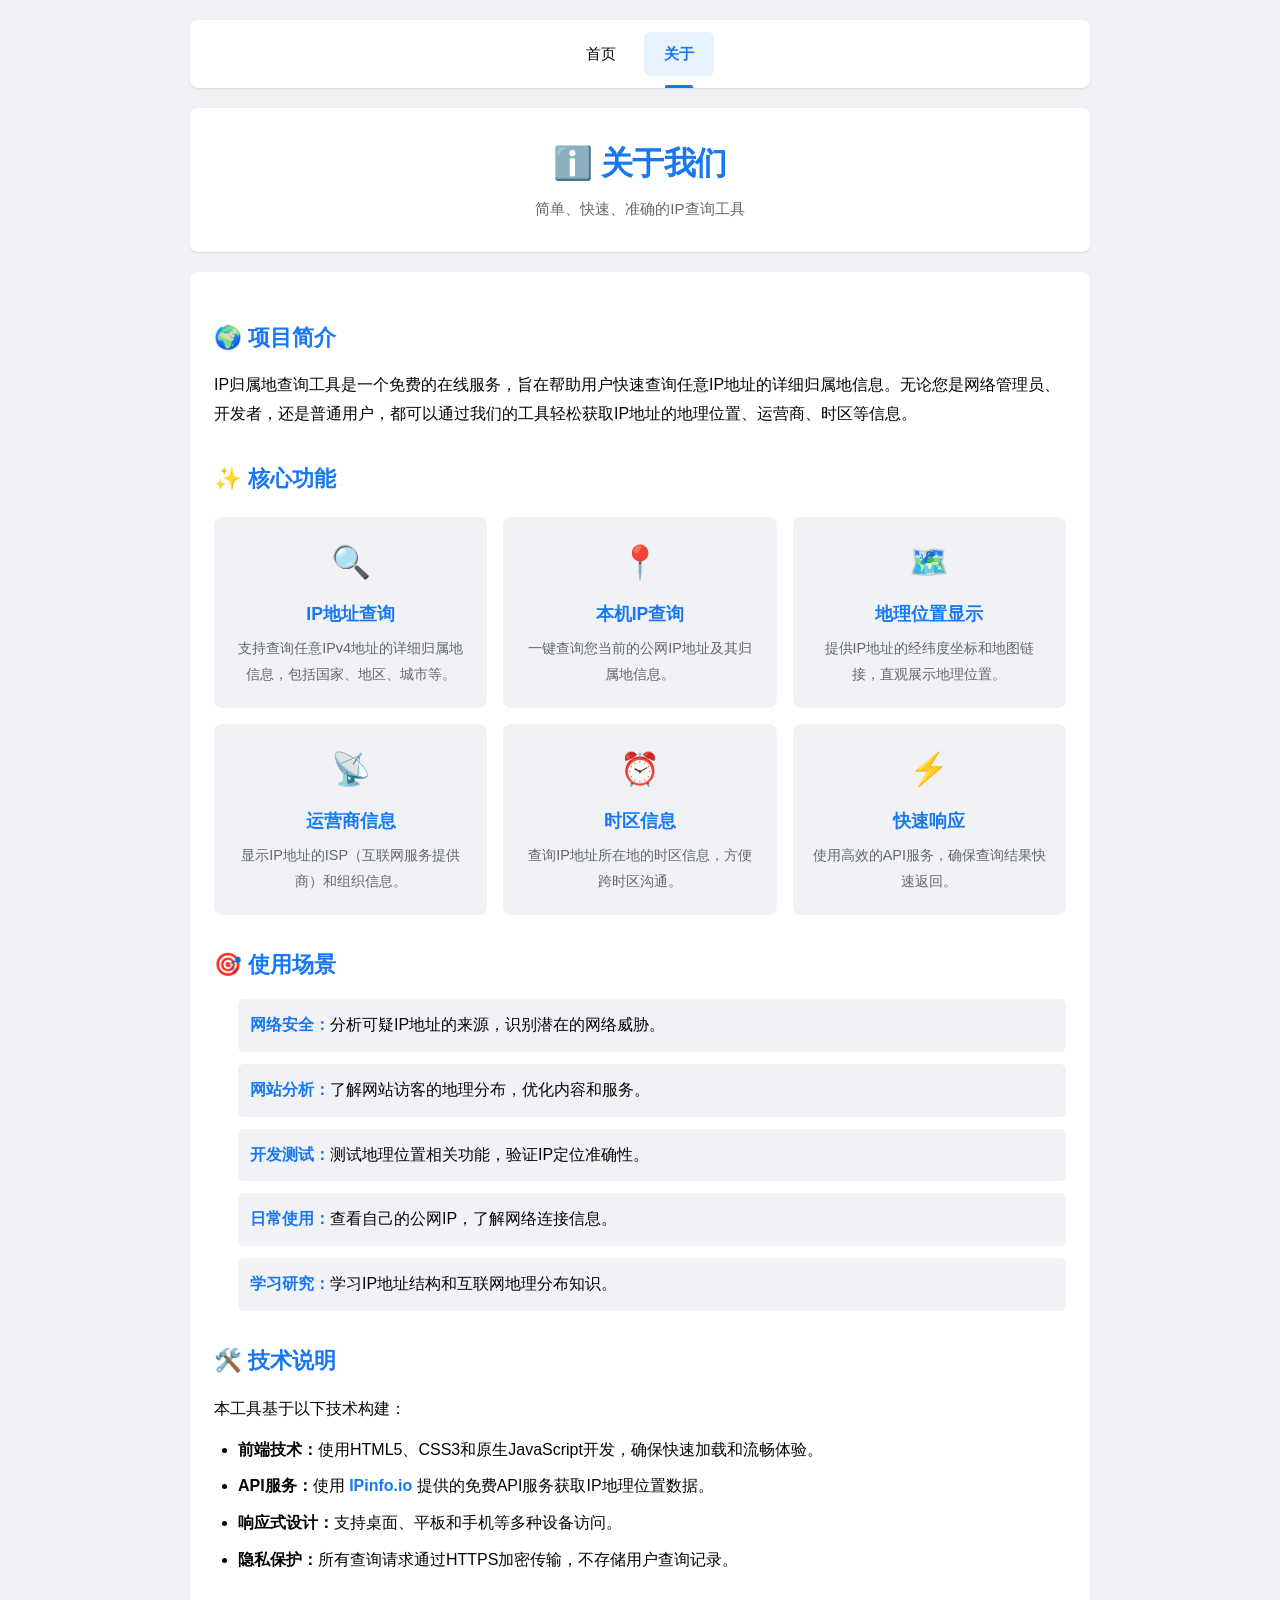
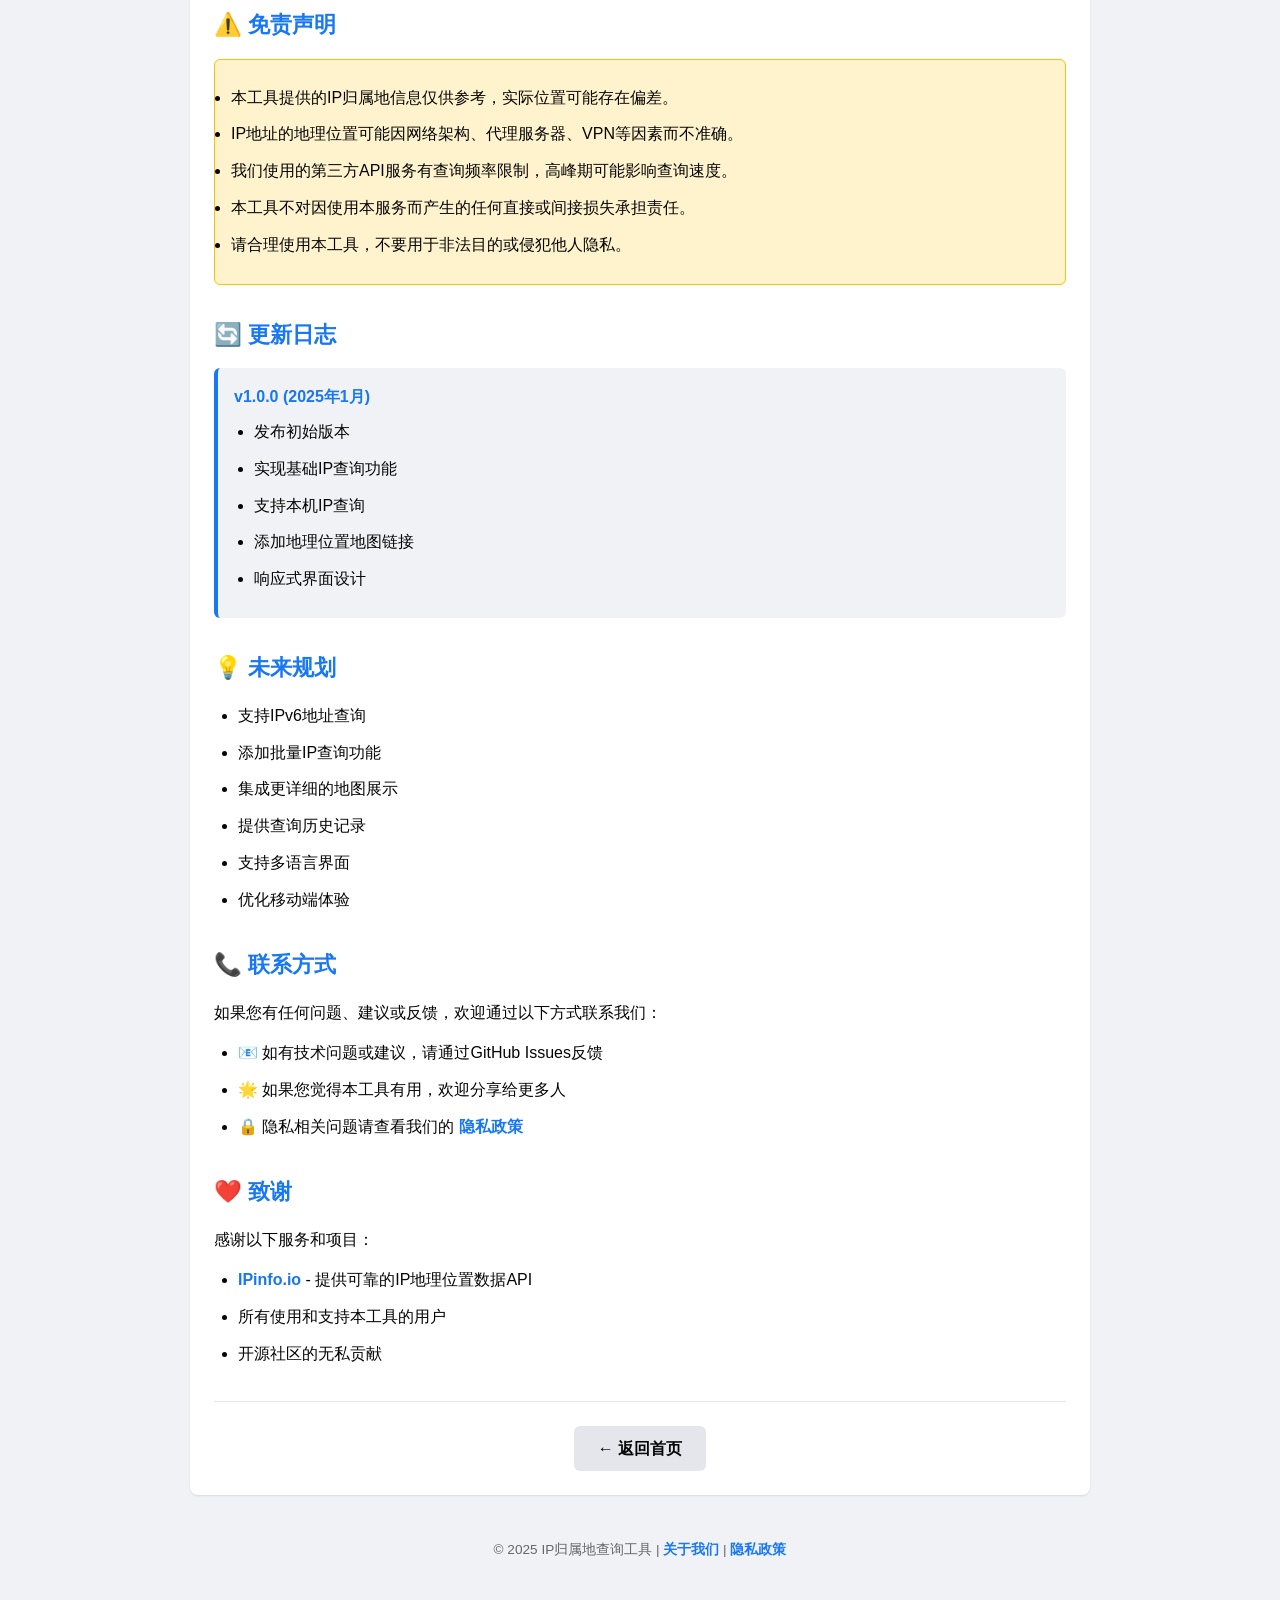
==== about.html @ 1e576923 "fx" ====
<!DOCTYPE html>
<html lang="zh-CN">
<head>
    <meta charset="UTF-8">
    <meta name="viewport" content="width=device-width, initial-scale=1.0">
    <title>关于我们 - IP归属地查询工具</title>
    <meta name="description" content="了解IP归属地查询工具，一个免费、快速、准确的IP地址查询服务。">
    <link rel="stylesheet" href="css/style.css">
</head>
<body>
    <div class="container">
        <nav class="top-nav">
            <ul>
                <li><a href="index.html">首页</a></li>
                <li><a href="about.html" class="active">关于</a></li>
            </ul>
        </nav>

        <header>
            <h1>ℹ️ 关于我们</h1>
            <p class="subtitle">简单、快速、准确的IP查询工具</p>
        </header>

        <div class="content-section">
            <div class="about-section">
                <h2>🌍 项目简介</h2>
                <p>IP归属地查询工具是一个免费的在线服务，旨在帮助用户快速查询任意IP地址的详细归属地信息。无论您是网络管理员、开发者，还是普通用户，都可以通过我们的工具轻松获取IP地址的地理位置、运营商、时区等信息。</p>
            </div>

            <div class="about-section">
                <h2>✨ 核心功能</h2>
                <div class="features-grid">
                    <div class="feature-item">
                        <div class="feature-icon">🔍</div>
                        <h3>IP地址查询</h3>
                        <p>支持查询任意IPv4地址的详细归属地信息，包括国家、地区、城市等。</p>
                    </div>
                    <div class="feature-item">
                        <div class="feature-icon">📍</div>
                        <h3>本机IP查询</h3>
                        <p>一键查询您当前的公网IP地址及其归属地信息。</p>
                    </div>
                    <div class="feature-item">
                        <div class="feature-icon">🗺️</div>
                        <h3>地理位置显示</h3>
                        <p>提供IP地址的经纬度坐标和地图链接，直观展示地理位置。</p>
                    </div>
                    <div class="feature-item">
                        <div class="feature-icon">📡</div>
                        <h3>运营商信息</h3>
                        <p>显示IP地址的ISP（互联网服务提供商）和组织信息。</p>
                    </div>
                    <div class="feature-item">
                        <div class="feature-icon">⏰</div>
                        <h3>时区信息</h3>
                        <p>查询IP地址所在地的时区信息，方便跨时区沟通。</p>
                    </div>
                    <div class="feature-item">
                        <div class="feature-icon">⚡</div>
                        <h3>快速响应</h3>
                        <p>使用高效的API服务，确保查询结果快速返回。</p>
                    </div>
                </div>
            </div>

            <div class="about-section">
                <h2>🎯 使用场景</h2>
                <ul class="use-cases">
                    <li><strong>网络安全：</strong>分析可疑IP地址的来源，识别潜在的网络威胁。</li>
                    <li><strong>网站分析：</strong>了解网站访客的地理分布，优化内容和服务。</li>
                    <li><strong>开发测试：</strong>测试地理位置相关功能，验证IP定位准确性。</li>
                    <li><strong>日常使用：</strong>查看自己的公网IP，了解网络连接信息。</li>
                    <li><strong>学习研究：</strong>学习IP地址结构和互联网地理分布知识。</li>
                </ul>
            </div>

            <div class="about-section">
                <h2>🛠️ 技术说明</h2>
                <p>本工具基于以下技术构建：</p>
                <ul>
                    <li><strong>前端技术：</strong>使用HTML5、CSS3和原生JavaScript开发，确保快速加载和流畅体验。</li>
                    <li><strong>API服务：</strong>使用 <a href="https://ipinfo.io" target="_blank">IPinfo.io</a> 提供的免费API服务获取IP地理位置数据。</li>
                    <li><strong>响应式设计：</strong>支持桌面、平板和手机等多种设备访问。</li>
                    <li><strong>隐私保护：</strong>所有查询请求通过HTTPS加密传输，不存储用户查询记录。</li>
                </ul>
            </div>

            <div class="about-section">
                <h2>⚠️ 免责声明</h2>
                <div class="disclaimer">
                    <ul>
                        <li>本工具提供的IP归属地信息仅供参考，实际位置可能存在偏差。</li>
                        <li>IP地址的地理位置可能因网络架构、代理服务器、VPN等因素而不准确。</li>
                        <li>我们使用的第三方API服务有查询频率限制，高峰期可能影响查询速度。</li>
                        <li>本工具不对因使用本服务而产生的任何直接或间接损失承担责任。</li>
                        <li>请合理使用本工具，不要用于非法目的或侵犯他人隐私。</li>
                    </ul>
                </div>
            </div>

            <div class="about-section">
                <h2>🔄 更新日志</h2>
                <div class="changelog">
                    <div class="changelog-item">
                        <h4>v1.0.0 (2025年1月)</h4>
                        <ul>
                            <li>发布初始版本</li>
                            <li>实现基础IP查询功能</li>
                            <li>支持本机IP查询</li>
                            <li>添加地理位置地图链接</li>
                            <li>响应式界面设计</li>
                        </ul>
                    </div>
                </div>
            </div>

            <div class="about-section">
                <h2>💡 未来规划</h2>
                <ul>
                    <li>支持IPv6地址查询</li>
                    <li>添加批量IP查询功能</li>
                    <li>集成更详细的地图展示</li>
                    <li>提供查询历史记录</li>
                    <li>支持多语言界面</li>
                    <li>优化移动端体验</li>
                </ul>
            </div>

            <div class="about-section">
                <h2>📞 联系方式</h2>
                <p>如果您有任何问题、建议或反馈，欢迎通过以下方式联系我们：</p>
                <ul>
                    <li>📧 如有技术问题或建议，请通过GitHub Issues反馈</li>
                    <li>🌟 如果您觉得本工具有用，欢迎分享给更多人</li>
                    <li>🔒 隐私相关问题请查看我们的 <a href="privacy.html">隐私政策</a></li>
                </ul>
            </div>

            <div class="about-section">
                <h2>❤️ 致谢</h2>
                <p>感谢以下服务和项目：</p>
                <ul>
                    <li><a href="https://ipinfo.io" target="_blank">IPinfo.io</a> - 提供可靠的IP地理位置数据API</li>
                    <li>所有使用和支持本工具的用户</li>
                    <li>开源社区的无私贡献</li>
                </ul>
            </div>

            <div class="back-link">
                <a href="index.html">← 返回首页</a>
            </div>
        </div>

        <footer>
            <p>© 2025 IP归属地查询工具 | <a href="about.html">关于我们</a> | <a href="privacy.html">隐私政策</a></p>
        </footer>
    </div>
</body>
</html>
---- css/style.css ----
* {
    margin: 0;
    padding: 0;
    box-sizing: border-box;
}

body {
    font-family: -apple-system, BlinkMacSystemFont, 'Segoe UI', Helvetica, Arial, sans-serif;
    background: #f0f2f5;
    min-height: 100vh;
    padding: 20px;
    line-height: 1.6;
}

.container {
    max-width: 900px;
    margin: 0 auto;
}

/* 顶部导航样式 */
.top-nav {
    background: white;
    border-radius: 8px;
    box-shadow: 0 1px 2px rgba(0, 0, 0, 0.1);
    margin-bottom: 20px;
    padding: 12px 24px;
}

.top-nav ul {
    list-style: none;
    display: flex;
    gap: 8px;
    justify-content: center;
    align-items: center;
}

.top-nav li {
    margin: 0;
}

.top-nav a {
    display: block;
    padding: 10px 20px;
    color: #050505;
    text-decoration: none;
    font-size: 15px;
    font-weight: 500;
    border-radius: 6px;
    transition: all 0.2s;
    position: relative;
}

.top-nav a:hover {
    background: #f0f2f5;
    color: #1877f2;
}

.top-nav a.active {
    background: #e7f3ff;
    color: #1877f2;
    font-weight: 600;
}

.top-nav a.active::after {
    content: '';
    position: absolute;
    bottom: -12px;
    left: 50%;
    transform: translateX(-50%);
    width: 40%;
    height: 3px;
    background: #1877f2;
    border-radius: 2px 2px 0 0;
}

/* 头部样式 */
header {
    text-align: center;
    background: white;
    padding: 30px 20px;
    margin-bottom: 20px;
    border-radius: 8px;
    box-shadow: 0 1px 2px rgba(0, 0, 0, 0.1);
}

header h1 {
    font-size: 2em;
    color: #1877f2;
    margin-bottom: 8px;
    font-weight: 600;
    letter-spacing: -0.5px;
}

.subtitle {
    font-size: 0.95em;
    color: #65676b;
    font-weight: 400;
}

/* 搜索区域 */
.search-section {
    background: white;
    border-radius: 8px;
    padding: 24px;
    box-shadow: 0 1px 2px rgba(0, 0, 0, 0.1);
    margin-bottom: 20px;
}

.search-box {
    display: flex;
    gap: 10px;
    margin-bottom: 16px;
}

#ipInput {
    flex: 1;
    padding: 10px 12px;
    font-size: 15px;
    border: 1px solid #dddfe2;
    border-radius: 6px;
    outline: none;
    transition: all 0.2s;
    background: #f0f2f5;
    color: #050505;
}

#ipInput:focus {
    background: white;
    border-color: #1877f2;
    box-shadow: 0 0 0 2px rgba(24, 119, 242, 0.1);
}

#ipInput::placeholder {
    color: #8a8d91;
}

button {
    padding: 8px 16px;
    font-size: 14px;
    font-weight: 600;
    background: #1877f2;
    color: white;
    border: none;
    border-radius: 6px;
    cursor: pointer;
    transition: all 0.2s;
    display: flex;
    align-items: center;
    gap: 6px;
    white-space: nowrap;
}

button:hover {
    background: #166fe5;
}

button:active {
    background: #1564d6;
    transform: scale(0.98);
}

.btn-icon {
    font-size: 1em;
}

.quick-actions {
    display: flex;
    justify-content: center;
}

.btn-secondary {
    background: #e4e6eb;
    color: #050505;
}

.btn-secondary:hover {
    background: #d8dadf;
}

.btn-secondary:active {
    background: #ced0d4;
}

/* 加载动画 */
.loading {
    background: white;
    border-radius: 8px;
    padding: 32px;
    text-align: center;
    box-shadow: 0 1px 2px rgba(0, 0, 0, 0.1);
    margin-bottom: 20px;
}

.loading p {
    color: #1877f2;
}

.spinner {
    width: 40px;
    height: 40px;
    margin: 0 auto 16px;
    border: 3px solid #e4e6eb;
    border-top: 3px solid #1877f2;
    border-radius: 50%;
    animation: spin 0.8s linear infinite;
}

@keyframes spin {
    0% { transform: rotate(0deg); }
    100% { transform: rotate(360deg); }
}

/* 错误提示 */
.error {
    background: #ffebe9;
    border: 1px solid #f02849;
    color: #c41c00;
    padding: 12px 16px;
    border-radius: 6px;
    margin-bottom: 20px;
    text-align: center;
    font-size: 0.9em;
}

/* IP信息显示 */
.ip-info {
    background: white;
    border-radius: 8px;
    padding: 24px;
    box-shadow: 0 1px 2px rgba(0, 0, 0, 0.1);
    margin-bottom: 20px;
    animation: fadeIn 0.3s;
}

@keyframes fadeIn {
    from {
        opacity: 0;
        transform: translateY(10px);
    }
    to {
        opacity: 1;
        transform: translateY(0);
    }
}

.info-header {
    display: flex;
    align-items: center;
    justify-content: space-between;
    margin-bottom: 24px;
    padding-bottom: 16px;
    border-bottom: 1px solid #e4e6eb;
}

.info-header h2 {
    color: #050505;
    font-size: 1.6em;
    font-weight: 600;
}

.ip-type {
    padding: 6px 12px;
    background: #e7f3ff;
    color: #1877f2;
    border-radius: 6px;
    font-size: 0.85em;
    font-weight: 600;
}

.info-grid {
    display: grid;
    grid-template-columns: repeat(auto-fit, minmax(250px, 1fr));
    gap: 16px;
    margin-bottom: 24px;
}

.info-item {
    padding: 16px;
    background: #f0f2f5;
    border-radius: 8px;
    display: flex;
    flex-direction: column;
    gap: 8px;
    transition: all 0.2s;
}

.info-item:hover {
    background: #e4e6eb;
}

.info-label {
    font-size: 0.85em;
    color: #65676b;
    font-weight: 600;
}

.info-value {
    font-size: 1em;
    color: #050505;
    font-weight: 500;
    word-break: break-all;
}

/* 地图容器 */
.map-container {
    margin-top: 24px;
    padding-top: 24px;
    border-top: 1px solid #e4e6eb;
}

.map-container h3 {
    color: #050505;
    margin-bottom: 12px;
    font-size: 1.2em;
    font-weight: 600;
}

.map-link {
    padding: 12px;
    background: #f0f2f5;
    border-radius: 6px;
    font-size: 0.9em;
}

.map-link p {
    color: #65676b;
    margin-bottom: 8px;
}

.map-link a {
    color: #1877f2;
    text-decoration: none;
    font-weight: 600;
}

.map-link a:hover {
    text-decoration: underline;
}

/* 使用说明 */
.instructions {
    background: white;
    border-radius: 8px;
    padding: 24px;
    box-shadow: 0 1px 2px rgba(0, 0, 0, 0.1);
    margin-bottom: 20px;
}

.instructions h3 {
    color: #1877f2;
    margin-bottom: 16px;
    font-size: 1.3em;
    font-weight: 600;
}

.instructions ul {
    list-style-position: inside;
    margin-bottom: 16px;
    color: #65676b;
    font-size: 0.9em;
    line-height: 1.8;
}

.instructions li {
    padding: 4px 0;
    color: #050505;
}

.api-notice {
    background: #fff3cd;
    border: 1px solid #ffc107;
    padding: 12px;
    border-radius: 6px;
    font-size: 0.9em;
    color: #856404;
}

.api-notice strong {
    color: #050505;
}

.api-notice a {
    color: #1877f2;
    text-decoration: none;
    font-weight: 600;
}

.api-notice a:hover {
    text-decoration: underline;
}

/* 页脚 */
footer {
    text-align: center;
    padding: 20px 0;
    color: #65676b;
    font-size: 0.85em;
}

footer p {
    margin: 4px 0;
}

footer a {
    color: #1877f2;
    text-decoration: none;
    font-weight: 600;
}

footer a:hover {
    text-decoration: underline;
}

/* 内容页面样式 (关于页面和隐私政策页面) */
.content-section {
    background: white;
    border-radius: 8px;
    padding: 24px;
    box-shadow: 0 1px 2px rgba(0, 0, 0, 0.1);
    margin-bottom: 20px;
}

.content-section p {
    color: #050505;
    margin-bottom: 12px;
    line-height: 1.8;
}

.content-section h2 {
    color: #1877f2;
    margin: 24px 0 16px 0;
    font-size: 1.4em;
    font-weight: 600;
}

.content-section h3 {
    color: #050505;
    margin: 16px 0 12px 0;
    font-size: 1.1em;
    font-weight: 600;
}

.content-section h4 {
    color: #050505;
    margin: 12px 0 8px 0;
    font-size: 1em;
    font-weight: 600;
}

.content-section ul {
    margin: 12px 0 16px 24px;
    line-height: 1.8;
}

.content-section li {
    color: #050505;
    margin: 8px 0;
}

.content-section a {
    color: #1877f2;
    text-decoration: none;
    font-weight: 600;
}

.content-section a:hover {
    text-decoration: underline;
}

.policy-section,
.about-section {
    margin-bottom: 32px;
}

.last-updated {
    color: #65676b;
    font-size: 0.9em;
    margin-bottom: 24px;
    padding: 12px;
    background: #f0f2f5;
    border-radius: 6px;
}

.policy-notice,
.disclaimer {
    background: #fff3cd;
    border: 1px solid #ffc107;
    padding: 16px;
    border-radius: 6px;
    margin: 16px 0;
}

.policy-notice p,
.disclaimer ul {
    color: #856404;
    margin: 0;
}

.policy-notice strong {
    color: #050505;
}

.back-link {
    margin-top: 32px;
    padding-top: 24px;
    border-top: 1px solid #e4e6eb;
    text-align: center;
}

.back-link a {
    display: inline-block;
    padding: 10px 24px;
    background: #e4e6eb;
    color: #050505;
    text-decoration: none;
    border-radius: 6px;
    font-weight: 600;
    transition: all 0.2s;
}

.back-link a:hover {
    background: #d8dadf;
}

/* 功能网格 */
.features-grid {
    display: grid;
    grid-template-columns: repeat(auto-fit, minmax(250px, 1fr));
    gap: 16px;
    margin: 20px 0;
}

.feature-item {
    padding: 20px;
    background: #f0f2f5;
    border-radius: 8px;
    text-align: center;
    transition: all 0.2s;
}

.feature-item:hover {
    background: #e4e6eb;
    transform: translateY(-2px);
    box-shadow: 0 2px 4px rgba(0, 0, 0, 0.1);
}

.feature-icon {
    font-size: 2em;
    margin-bottom: 12px;
}

.feature-item h3 {
    color: #1877f2;
    font-size: 1.1em;
    margin: 12px 0 8px 0;
}

.feature-item p {
    color: #65676b;
    font-size: 0.9em;
    margin: 0;
}

/* 使用场景列表 */
.use-cases {
    list-style: none;
    margin: 16px 0;
    padding: 0;
}

.use-cases li {
    padding: 12px;
    background: #f0f2f5;
    border-radius: 6px;
    margin-bottom: 12px;
}

.use-cases strong {
    color: #1877f2;
}

/* 更新日志 */
.changelog {
    margin: 16px 0;
}

.changelog-item {
    padding: 16px;
    background: #f0f2f5;
    border-radius: 6px;
    margin-bottom: 16px;
    border-left: 4px solid #1877f2;
}

.changelog-item h4 {
    color: #1877f2;
    margin-top: 0;
}

.changelog-item ul {
    margin: 8px 0 0 20px;
}

/* 响应式设计 */
@media (max-width: 768px) {
    body {
        padding: 12px;
    }

    /* 导航移动端适配 */
    .top-nav {
        padding: 10px 16px;
    }

    .top-nav ul {
        gap: 6px;
    }

    .top-nav a {
        padding: 8px 16px;
        font-size: 14px;
    }

    .top-nav a.active::after {
        width: 60%;
        height: 2px;
    }

    header {
        padding: 20px 16px;
    }

    header h1 {
        font-size: 1.6em;
    }

    .search-section {
        padding: 16px;
    }

    .search-box {
        flex-direction: column;
    }

    button {
        width: 100%;
        justify-content: center;
    }

    .info-grid {
        grid-template-columns: 1fr;
    }

    .info-header {
        flex-direction: column;
        gap: 12px;
        text-align: center;
    }

    .instructions {
        padding: 16px;
    }

    /* 内容页面移动端优化 */
    .content-section {
        padding: 16px;
    }

    .content-section h2 {
        font-size: 1.2em;
    }

    .features-grid {
        grid-template-columns: 1fr;
    }

    .feature-item {
        padding: 16px;
    }
}

@media (max-width: 480px) {
    /* 小屏幕导航优化 */
    .top-nav {
        padding: 8px 12px;
    }

    .top-nav ul {
        gap: 4px;
        flex-wrap: wrap;
    }

    .top-nav a {
        padding: 6px 14px;
        font-size: 13px;
    }

    header h1 {
        font-size: 1.4em;
    }

    .subtitle {
        font-size: 0.85em;
    }

    .info-header h2 {
        font-size: 1.3em;
    }

    /* 小屏幕内容页面优化 */
    .content-section {
        padding: 12px;
    }

    .content-section h2 {
        font-size: 1.1em;
    }

    .content-section ul {
        margin-left: 16px;
    }

    .back-link a {
        padding: 8px 20px;
        font-size: 14px;
    }
}
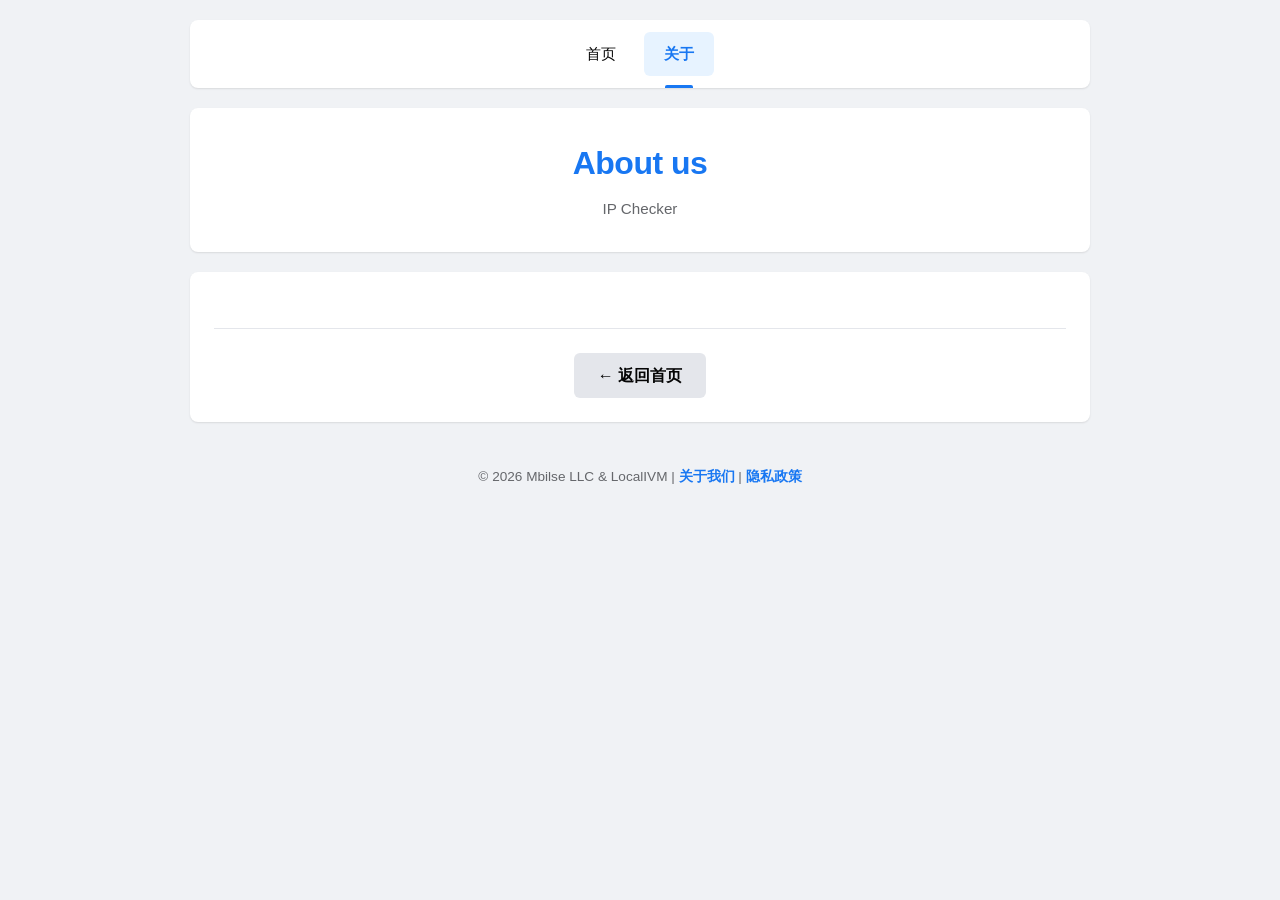
==== commit 2fc30c06: "Update about.html" ====
--- a/about.html
+++ b/about.html
@@ -3,8 +3,8 @@
 <head>
     <meta charset="UTF-8">
     <meta name="viewport" content="width=device-width, initial-scale=1.0">
-    <title>关于我们 - IP归属地查询工具</title>
-    <meta name="description" content="了解IP归属地查询工具，一个免费、快速、准确的IP地址查询服务。">
+    <title>About</title>
+    
     <link rel="stylesheet" href="css/style.css">
 </head>
 <body>
@@ -17,134 +17,13 @@
         </nav>
 
         <header>
-            <h1>ℹ️ 关于我们</h1>
-            <p class="subtitle">简单、快速、准确的IP查询工具</p>
+            <h1>About us</h1>
+            <p class="subtitle">IP Checker</p>
         </header>
 
         <div class="content-section">
-            <div class="about-section">
-                <h2>🌍 项目简介</h2>
-                <p>IP归属地查询工具是一个免费的在线服务，旨在帮助用户快速查询任意IP地址的详细归属地信息。无论您是网络管理员、开发者，还是普通用户，都可以通过我们的工具轻松获取IP地址的地理位置、运营商、时区等信息。</p>
-            </div>
-
-            <div class="about-section">
-                <h2>✨ 核心功能</h2>
-                <div class="features-grid">
-                    <div class="feature-item">
-                        <div class="feature-icon">🔍</div>
-                        <h3>IP地址查询</h3>
-                        <p>支持查询任意IPv4地址的详细归属地信息，包括国家、地区、城市等。</p>
-                    </div>
-                    <div class="feature-item">
-                        <div class="feature-icon">📍</div>
-                        <h3>本机IP查询</h3>
-                        <p>一键查询您当前的公网IP地址及其归属地信息。</p>
-                    </div>
-                    <div class="feature-item">
-                        <div class="feature-icon">🗺️</div>
-                        <h3>地理位置显示</h3>
-                        <p>提供IP地址的经纬度坐标和地图链接，直观展示地理位置。</p>
-                    </div>
-                    <div class="feature-item">
-                        <div class="feature-icon">📡</div>
-                        <h3>运营商信息</h3>
-                        <p>显示IP地址的ISP（互联网服务提供商）和组织信息。</p>
-                    </div>
-                    <div class="feature-item">
-                        <div class="feature-icon">⏰</div>
-                        <h3>时区信息</h3>
-                        <p>查询IP地址所在地的时区信息，方便跨时区沟通。</p>
-                    </div>
-                    <div class="feature-item">
-                        <div class="feature-icon">⚡</div>
-                        <h3>快速响应</h3>
-                        <p>使用高效的API服务，确保查询结果快速返回。</p>
-                    </div>
-                </div>
-            </div>
-
-            <div class="about-section">
-                <h2>🎯 使用场景</h2>
-                <ul class="use-cases">
-                    <li><strong>网络安全：</strong>分析可疑IP地址的来源，识别潜在的网络威胁。</li>
-                    <li><strong>网站分析：</strong>了解网站访客的地理分布，优化内容和服务。</li>
-                    <li><strong>开发测试：</strong>测试地理位置相关功能，验证IP定位准确性。</li>
-                    <li><strong>日常使用：</strong>查看自己的公网IP，了解网络连接信息。</li>
-                    <li><strong>学习研究：</strong>学习IP地址结构和互联网地理分布知识。</li>
-                </ul>
-            </div>
-
-            <div class="about-section">
-                <h2>🛠️ 技术说明</h2>
-                <p>本工具基于以下技术构建：</p>
-                <ul>
-                    <li><strong>前端技术：</strong>使用HTML5、CSS3和原生JavaScript开发，确保快速加载和流畅体验。</li>
-                    <li><strong>API服务：</strong>使用 <a href="https://ipinfo.io" target="_blank">IPinfo.io</a> 提供的免费API服务获取IP地理位置数据。</li>
-                    <li><strong>响应式设计：</strong>支持桌面、平板和手机等多种设备访问。</li>
-                    <li><strong>隐私保护：</strong>所有查询请求通过HTTPS加密传输，不存储用户查询记录。</li>
-                </ul>
-            </div>
-
-            <div class="about-section">
-                <h2>⚠️ 免责声明</h2>
-                <div class="disclaimer">
-                    <ul>
-                        <li>本工具提供的IP归属地信息仅供参考，实际位置可能存在偏差。</li>
-                        <li>IP地址的地理位置可能因网络架构、代理服务器、VPN等因素而不准确。</li>
-                        <li>我们使用的第三方API服务有查询频率限制，高峰期可能影响查询速度。</li>
-                        <li>本工具不对因使用本服务而产生的任何直接或间接损失承担责任。</li>
-                        <li>请合理使用本工具，不要用于非法目的或侵犯他人隐私。</li>
-                    </ul>
-                </div>
-            </div>
-
-            <div class="about-section">
-                <h2>🔄 更新日志</h2>
-                <div class="changelog">
-                    <div class="changelog-item">
-                        <h4>v1.0.0 (2025年1月)</h4>
-                        <ul>
-                            <li>发布初始版本</li>
-                            <li>实现基础IP查询功能</li>
-                            <li>支持本机IP查询</li>
-                            <li>添加地理位置地图链接</li>
-                            <li>响应式界面设计</li>
-                        </ul>
-                    </div>
-                </div>
-            </div>
-
-            <div class="about-section">
-                <h2>💡 未来规划</h2>
-                <ul>
-                    <li>支持IPv6地址查询</li>
-                    <li>添加批量IP查询功能</li>
-                    <li>集成更详细的地图展示</li>
-                    <li>提供查询历史记录</li>
-                    <li>支持多语言界面</li>
-                    <li>优化移动端体验</li>
-                </ul>
-            </div>
-
-            <div class="about-section">
-                <h2>📞 联系方式</h2>
-                <p>如果您有任何问题、建议或反馈，欢迎通过以下方式联系我们：</p>
-                <ul>
-                    <li>📧 如有技术问题或建议，请通过GitHub Issues反馈</li>
-                    <li>🌟 如果您觉得本工具有用，欢迎分享给更多人</li>
-                    <li>🔒 隐私相关问题请查看我们的 <a href="privacy.html">隐私政策</a></li>
-                </ul>
-            </div>
-
-            <div class="about-section">
-                <h2>❤️ 致谢</h2>
-                <p>感谢以下服务和项目：</p>
-                <ul>
-                    <li><a href="https://ipinfo.io" target="_blank">IPinfo.io</a> - 提供可靠的IP地理位置数据API</li>
-                    <li>所有使用和支持本工具的用户</li>
-                    <li>开源社区的无私贡献</li>
-                </ul>
-            </div>
+            
+            
 
             <div class="back-link">
                 <a href="index.html">← 返回首页</a>
@@ -152,7 +31,7 @@
         </div>
 
         <footer>
-            <p>© 2025 IP归属地查询工具 | <a href="about.html">关于我们</a> | <a href="privacy.html">隐私政策</a></p>
+            <p>© 2026 Mbilse LLC & LocalIVM | <a href="about.html">关于我们</a> | <a href="privacy.html">隐私政策</a></p>
         </footer>
     </div>
 </body>
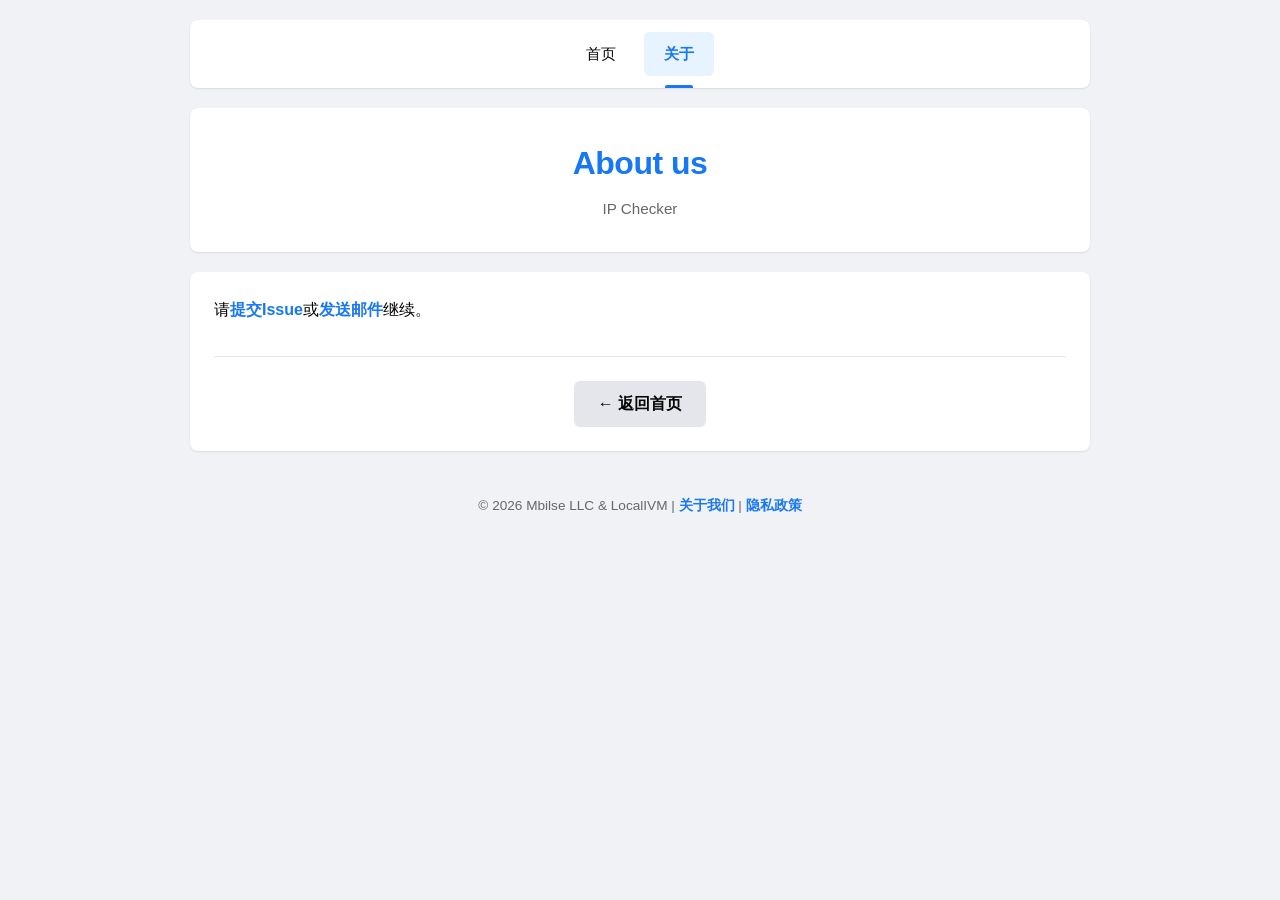
==== commit 582d0284: "Update about.html" ====
--- a/about.html
+++ b/about.html
@@ -23,6 +23,8 @@
 
         <div class="content-section">
             
+
+     <p> 请<a href="https://github.com/mbilse/ip-checker/issues/new">提交Issue</a>或<a href="mailto: mbilse003@gmail.com">发送邮件</a>继续。</p>
             
 
             <div class="back-link">
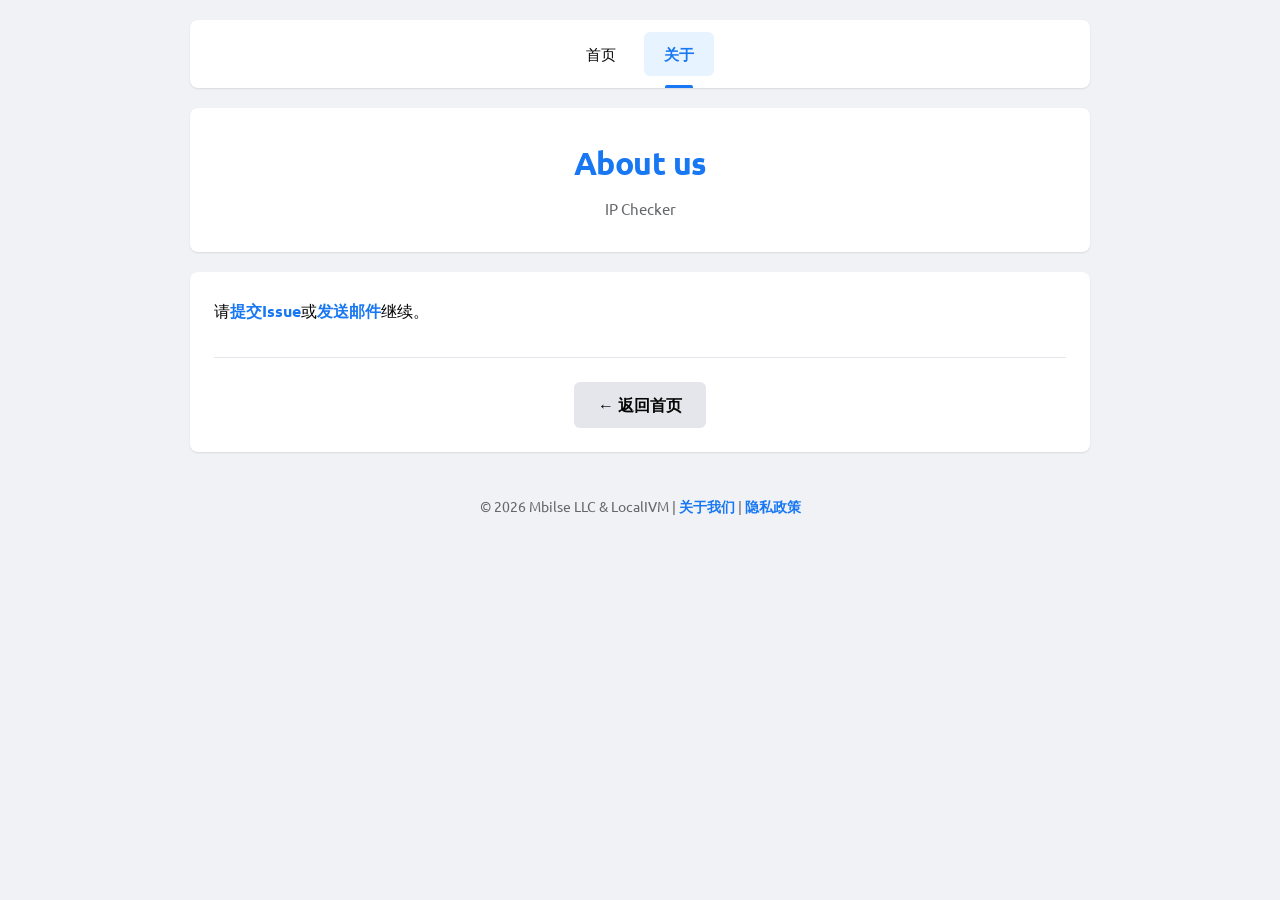
==== commit cff30c95: "Update about.html" ====
--- a/about.html
+++ b/about.html
@@ -6,6 +6,13 @@
     <title>About</title>
     
     <link rel="stylesheet" href="css/style.css">
+    <link rel="stylesheet"
+          href="https://fonts.googleapis.com/css?family=Ubuntu">
+<style>
+*{
+font-family: 'Ubuntu', serif;
+}
+</style>
 </head>
 <body>
     <div class="container">
